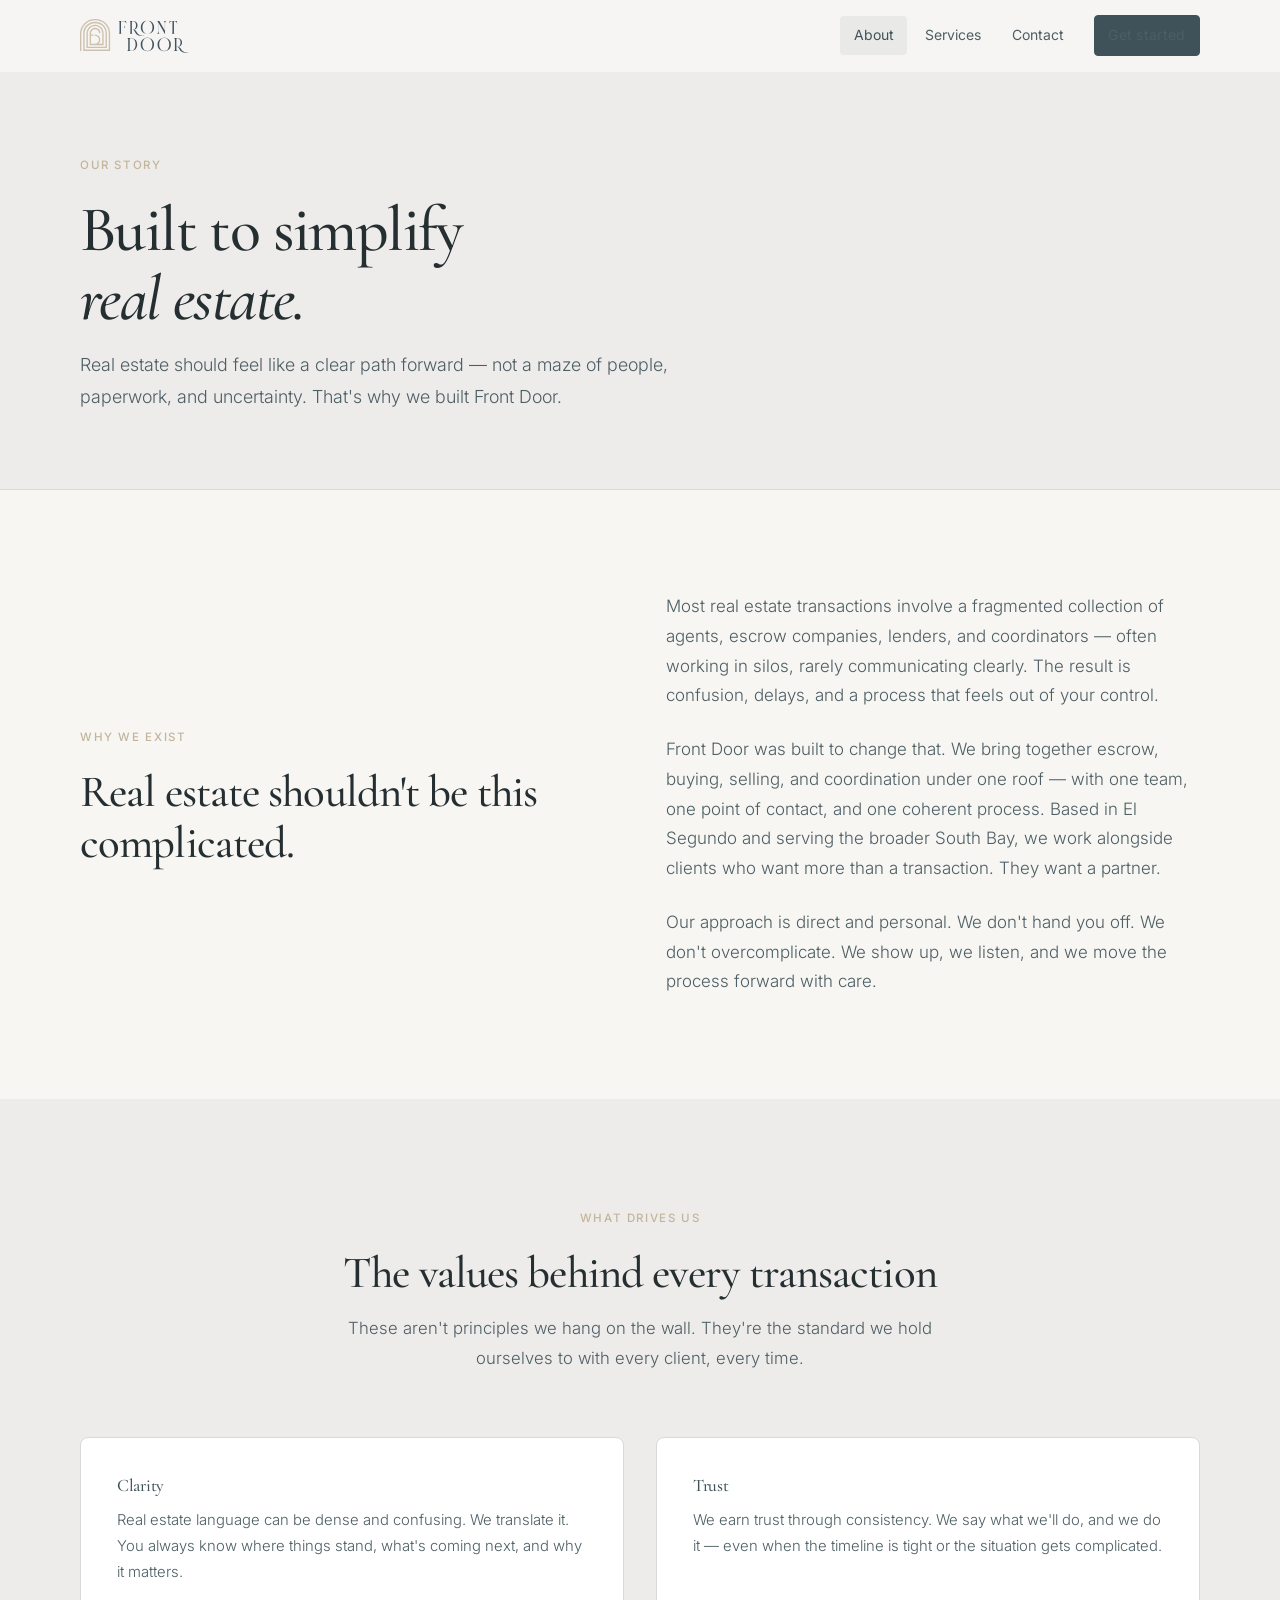
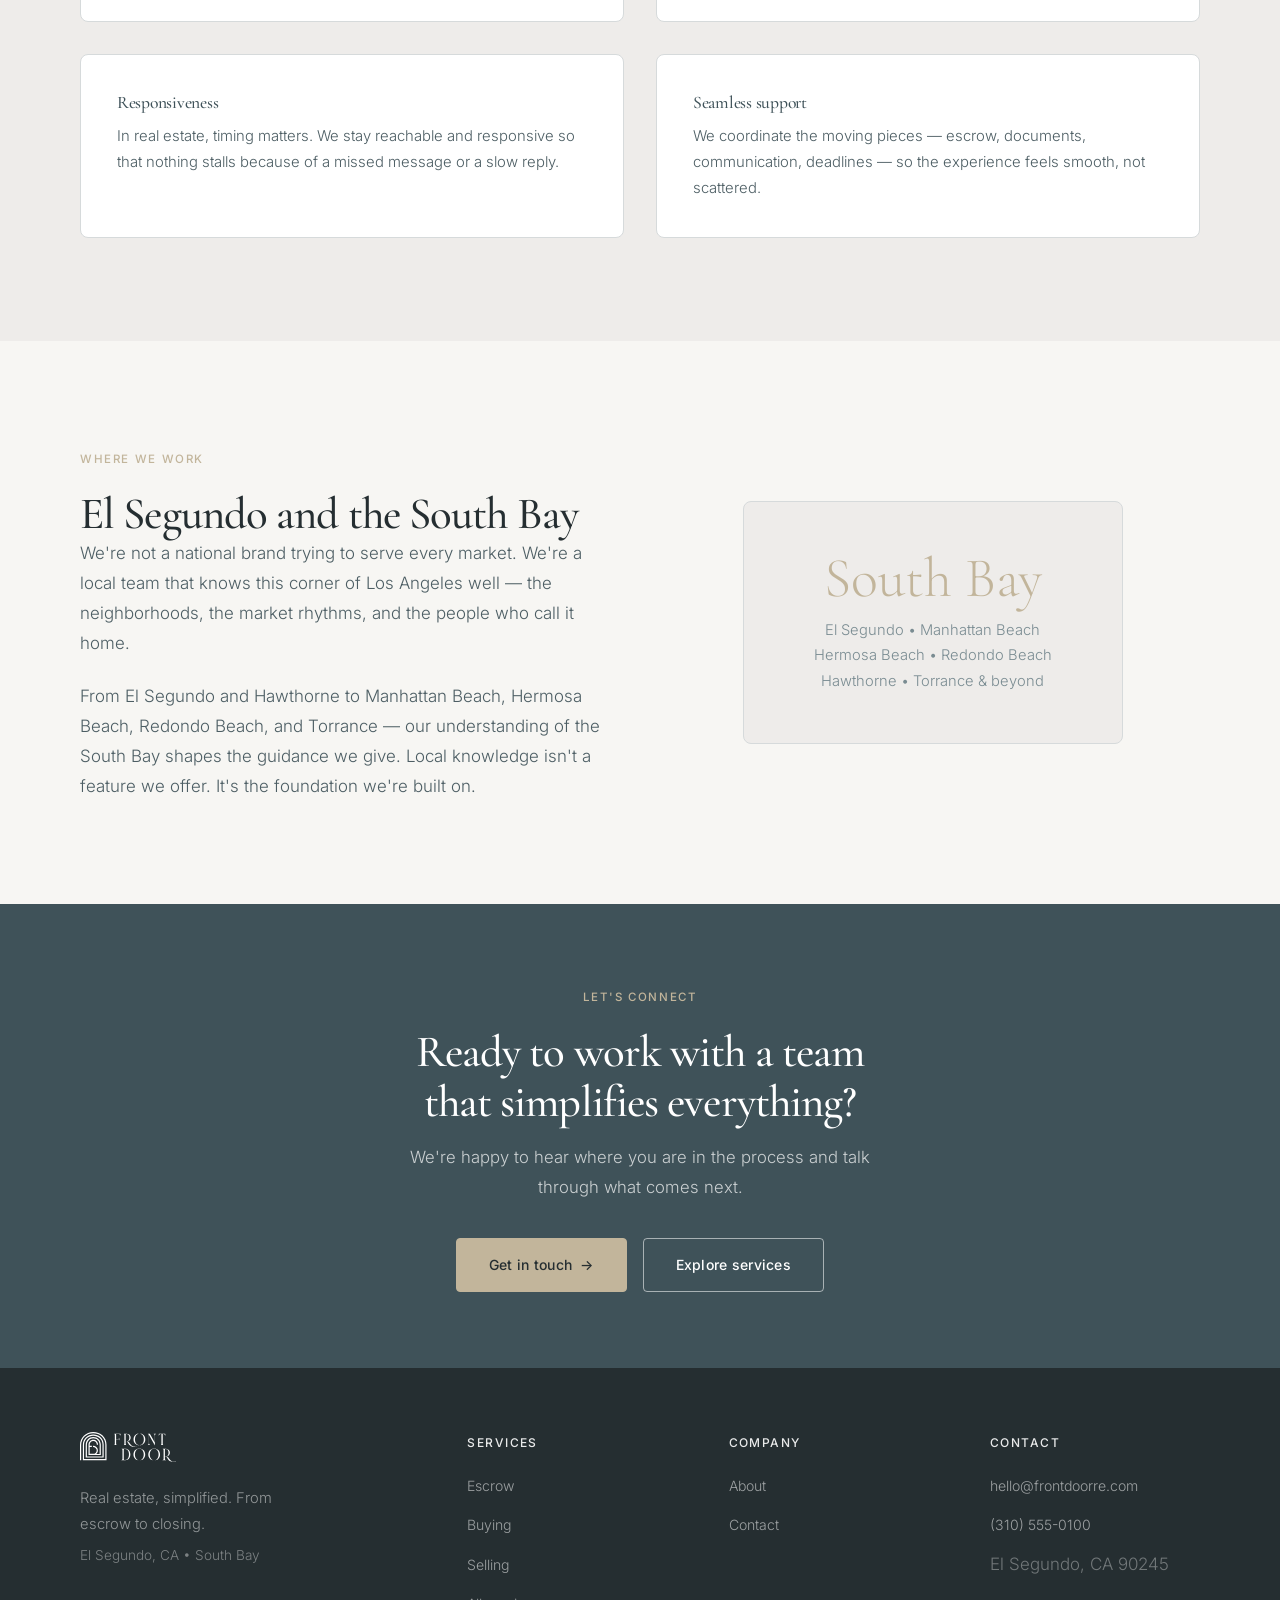
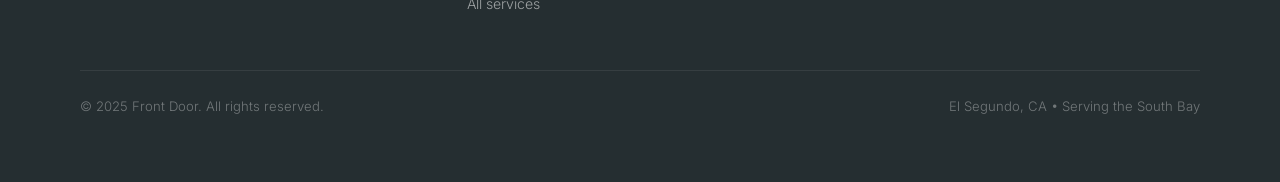
==== about.html @ 0e225775 "Build full Front Door marketing website Seven-page static site for Front Door real estate (El Segund" ====
<!DOCTYPE html>
<html lang="en">
<head>
  <meta charset="UTF-8">
  <meta name="viewport" content="width=device-width, initial-scale=1.0">

  <title>About Front Door — Real Estate in El Segundo, CA</title>
  <meta name="description" content="Front Door was built to simplify real estate in El Segundo and the South Bay. Learn about our approach to buying, selling, and escrow — and why clarity and trust define everything we do.">

  <!-- Open Graph -->
  <meta property="og:type" content="website">
  <meta property="og:title" content="About Front Door — Real Estate in El Segundo, CA">
  <meta property="og:description" content="We built Front Door to simplify a fragmented process. Personal service, local knowledge, and a calm, coordinated approach to real estate in the South Bay.">
  <meta property="og:url" content="https://frontdoorrealestate.com/about.html">
  <meta property="og:site_name" content="Front Door">

  <link rel="canonical" href="https://frontdoorrealestate.com/about.html">

  <link rel="preconnect" href="https://fonts.googleapis.com">
  <link rel="preconnect" href="https://fonts.gstatic.com" crossorigin>
  <link href="https://fonts.googleapis.com/css2?family=Cormorant+Garamond:ital,wght@0,300;0,400;0,500;0,600;1,300;1,400;1,500&family=Inter:wght@300;400;500&display=swap" rel="stylesheet">

  <link rel="stylesheet" href="css/styles.css">
</head>
<body>

  <!-- ══ HEADER ══ -->
  <header class="site-header" role="banner">
    <div class="header-inner">
      <a href="index.html" class="logo" aria-label="Front Door — home">
        <img src="assets/images/logo.svg" alt="Front Door" width="180" height="56">
      </a>

      <nav class="primary-nav" aria-label="Primary navigation">
        <a href="about.html">About</a>
        <a href="services.html">Services</a>
        <a href="contact.html">Contact</a>
        <span class="nav-cta">
          <a href="contact.html" class="btn btn-primary">Get started</a>
        </span>
      </nav>

      <button class="nav-toggle" aria-label="Open navigation" aria-expanded="false">
        <span></span><span></span><span></span>
      </button>
    </div>
  </header>

  <main id="main-content">

    <!-- ══ PAGE HERO ══ -->
    <section class="page-hero" aria-labelledby="about-heading">
      <div class="container">
        <span class="label reveal">Our story</span>
        <h1 id="about-heading" class="reveal">Built to simplify<br><em>real estate.</em></h1>
        <p class="reveal">Real estate should feel like a clear path forward — not a maze of people, paperwork, and uncertainty. That's why we built Front Door.</p>
      </div>
    </section>

    <!-- ══ INTRO ══ -->
    <section class="section" aria-labelledby="mission-heading">
      <div class="container">
        <div class="grid-2">
          <div>
            <span class="label reveal">Why we exist</span>
            <h2 id="mission-heading" class="reveal">Real estate shouldn't be this complicated.</h2>
          </div>
          <div>
            <p class="reveal">Most real estate transactions involve a fragmented collection of agents, escrow companies, lenders, and coordinators — often working in silos, rarely communicating clearly. The result is confusion, delays, and a process that feels out of your control.</p>
            <p class="reveal mt-md">Front Door was built to change that. We bring together escrow, buying, selling, and coordination under one roof — with one team, one point of contact, and one coherent process. Based in El Segundo and serving the broader South Bay, we work alongside clients who want more than a transaction. They want a partner.</p>
            <p class="reveal mt-md">Our approach is direct and personal. We don't hand you off. We don't overcomplicate. We show up, we listen, and we move the process forward with care.</p>
          </div>
        </div>
      </div>
    </section>

    <!-- ══ VALUES ══ -->
    <section class="section section-alt" aria-labelledby="values-heading">
      <div class="container">
        <div class="section-header centered text-center">
          <span class="label reveal">What drives us</span>
          <h2 id="values-heading" class="reveal">The values behind every transaction</h2>
          <p class="reveal">These aren't principles we hang on the wall. They're the standard we hold ourselves to with every client, every time.</p>
        </div>

        <div class="values-grid">
          <div class="value-block reveal">
            <h4>Clarity</h4>
            <p>Real estate language can be dense and confusing. We translate it. You always know where things stand, what's coming next, and why it matters.</p>
          </div>
          <div class="value-block reveal">
            <h4>Trust</h4>
            <p>We earn trust through consistency. We say what we'll do, and we do it — even when the timeline is tight or the situation gets complicated.</p>
          </div>
          <div class="value-block reveal">
            <h4>Responsiveness</h4>
            <p>In real estate, timing matters. We stay reachable and responsive so that nothing stalls because of a missed message or a slow reply.</p>
          </div>
          <div class="value-block reveal">
            <h4>Seamless support</h4>
            <p>We coordinate the moving pieces — escrow, documents, communication, deadlines — so the experience feels smooth, not scattered.</p>
          </div>
        </div>
      </div>
    </section>

    <!-- ══ LOCAL ══ -->
    <section class="section" aria-labelledby="local-heading">
      <div class="container">
        <div class="grid-2">
          <div>
            <span class="label reveal">Where we work</span>
            <h2 id="local-heading" class="reveal">El Segundo and the South Bay</h2>
            <p class="reveal">We're not a national brand trying to serve every market. We're a local team that knows this corner of Los Angeles well — the neighborhoods, the market rhythms, and the people who call it home.</p>
            <p class="reveal mt-md">From El Segundo and Hawthorne to Manhattan Beach, Hermosa Beach, Redondo Beach, and Torrance — our understanding of the South Bay shapes the guidance we give. Local knowledge isn't a feature we offer. It's the foundation we're built on.</p>
          </div>
          <div class="reveal" style="display:flex;align-items:center;justify-content:center;">
            <div style="background:var(--bg-alt);border:1px solid var(--border);border-radius:var(--radius-lg);padding:3rem 2rem;text-align:center;width:100%;max-width:380px;">
              <div style="font-family:'Cormorant Garamond',serif;font-size:3.5rem;font-weight:300;color:var(--accent);line-height:1;margin-bottom:0.75rem;">South Bay</div>
              <p style="font-size:0.92rem;color:var(--text-muted);max-width:none;margin:0;">El Segundo &bull; Manhattan Beach<br>Hermosa Beach &bull; Redondo Beach<br>Hawthorne &bull; Torrance &amp; beyond</p>
            </div>
          </div>
        </div>
      </div>
    </section>

    <!-- ══ CTA BAND ══ -->
    <section class="cta-band" aria-labelledby="about-cta-heading">
      <div class="container">
        <span class="label reveal">Let's connect</span>
        <h2 id="about-cta-heading" class="reveal">Ready to work with a team<br>that simplifies everything?</h2>
        <p class="reveal">We're happy to hear where you are in the process and talk through what comes next.</p>
        <div class="btn-group reveal">
          <a href="contact.html" class="btn btn-accent">Get in touch <span class="arrow" aria-hidden="true">→</span></a>
          <a href="services.html" class="btn btn-light">Explore services</a>
        </div>
      </div>
    </section>

  </main>

  <!-- ══ FOOTER ══ -->
  <footer class="site-footer" role="contentinfo">
    <div class="container">
      <div class="footer-inner">
        <div class="footer-brand">
          <a href="index.html" class="logo" aria-label="Front Door — home">
        <img src="assets/images/logo-white.svg" alt="Front Door" width="180" height="56">
      </a>
          <p class="footer-tagline">Real estate, simplified. From escrow to closing.</p>
          <p class="footer-location">El Segundo, CA &bull; South Bay</p>
        </div>

        <div class="footer-col">
          <h5>Services</h5>
          <ul>
            <li><a href="escrow.html">Escrow</a></li>
            <li><a href="buying.html">Buying</a></li>
            <li><a href="selling.html">Selling</a></li>
            <li><a href="services.html">All services</a></li>
          </ul>
        </div>

        <div class="footer-col">
          <h5>Company</h5>
          <ul>
            <li><a href="about.html">About</a></li>
            <li><a href="contact.html">Contact</a></li>
          </ul>
        </div>

        <div class="footer-col">
          <h5>Contact</h5>
          <ul>
            <li><a href="mailto:hello@frontdoorre.com">hello@frontdoorre.com</a></li>
            <li><a href="tel:+13105550100">(310) 555-0100</a></li>
            <li><span style="color:rgba(255,255,255,0.35)">El Segundo, CA 90245</span></li>
          </ul>
        </div>
      </div>

      <div class="footer-bottom">
        <span>&copy; 2025 Front Door. All rights reserved.</span>
        <span>El Segundo, CA &bull; Serving the South Bay</span>
      </div>
    </div>
  </footer>

  <script src="js/main.js"></script>
</body>
</html>
---- css/styles.css ----
/* ═══════════════════════════════════════════
   FRONT DOOR — SHARED STYLES
   Premium static marketing site
═══════════════════════════════════════════ */

/* ── CUSTOM PROPERTIES ── */
:root {
  --bg:          #F7F6F3;
  --bg-alt:      #EEECEA;
  --bg-dark:     #3F5259;
  --text:        #252E31;
  --text-body:   #4D5E64;
  --text-muted:  #7A8C92;
  --primary:     #3F5259;
  --primary-h:   #334449;
  --accent:      #C2B59B;
  --accent-h:    #B3A58B;
  --border:      #D6DADB;
  --border-soft: rgba(63,82,89,0.10);
  --radius:      4px;
  --radius-lg:   8px;
  --hdr:         72px;
  --max:         1200px;
  --gap:         clamp(2rem, 5vw, 5rem);
}

/* ── RESET ── */
*, *::before, *::after {
  box-sizing: border-box;
  margin: 0;
  padding: 0;
}

html {
  scroll-behavior: smooth;
  -webkit-text-size-adjust: 100%;
}

body {
  background: var(--bg);
  color: var(--text);
  font-family: 'Inter', system-ui, -apple-system, sans-serif;
  font-weight: 300;
  font-size: 17px;
  line-height: 1.75;
  -webkit-font-smoothing: antialiased;
  -moz-osx-font-smoothing: grayscale;
  overflow-x: hidden;
}

img {
  display: block;
  max-width: 100%;
  height: auto;
}

a {
  color: inherit;
  text-decoration: none;
}

ul { list-style: none; }

/* ── TYPOGRAPHY ── */
h1, h2, h3, h4 {
  font-family: 'Cormorant Garamond', 'Playfair Display', Georgia, serif;
  color: var(--text);
  font-weight: 500;
  letter-spacing: -0.015em;
}

h1 {
  font-size: clamp(2.8rem, 5vw, 4.4rem);
  line-height: 1.08;
  letter-spacing: -0.025em;
}

h2 {
  font-size: clamp(2rem, 3.5vw, 3.2rem);
  line-height: 1.12;
  letter-spacing: -0.02em;
}

h3 {
  font-size: clamp(1.3rem, 2vw, 1.6rem);
  line-height: 1.3;
  letter-spacing: -0.01em;
}

h4 {
  font-size: 1.1rem;
  line-height: 1.4;
  font-weight: 500;
}

p {
  color: var(--text-body);
  font-weight: 300;
  max-width: 68ch;
}

.text-center p { margin-left: auto; margin-right: auto; }

strong { font-weight: 500; color: var(--text); }

/* ── EYEBROW LABEL ── */
.label {
  display: inline-block;
  font-family: 'Inter', sans-serif;
  font-size: 0.72rem;
  font-weight: 500;
  letter-spacing: 0.14em;
  text-transform: uppercase;
  color: var(--accent);
  margin-bottom: 1.25rem;
}

/* ── LAYOUT ── */
.container {
  width: 100%;
  max-width: var(--max);
  margin-inline: auto;
  padding-inline: clamp(1.25rem, 5vw, 2.5rem);
}

.section {
  padding-block: clamp(4rem, 8vw, 8rem);
}

.section-sm {
  padding-block: clamp(3rem, 5vw, 5rem);
}

/* ── GRID SYSTEMS ── */
.grid-3 {
  display: grid;
  grid-template-columns: repeat(3, 1fr);
  gap: clamp(1.5rem, 3vw, 2.5rem);
}

.grid-2 {
  display: grid;
  grid-template-columns: repeat(2, 1fr);
  gap: clamp(1.5rem, 4vw, 4rem);
  align-items: center;
}

.grid-4 {
  display: grid;
  grid-template-columns: repeat(4, 1fr);
  gap: clamp(1.25rem, 2vw, 2rem);
}

@media (max-width: 900px) {
  .grid-3 { grid-template-columns: 1fr 1fr; }
  .grid-4 { grid-template-columns: 1fr 1fr; }
}

@media (max-width: 640px) {
  .grid-3 { grid-template-columns: 1fr; }
  .grid-2 { grid-template-columns: 1fr; }
  .grid-4 { grid-template-columns: 1fr; }
}

/* ── BUTTONS ── */
.btn {
  display: inline-flex;
  align-items: center;
  gap: 0.5rem;
  padding: 0.85rem 2rem;
  border-radius: var(--radius);
  font-family: 'Inter', sans-serif;
  font-size: 0.875rem;
  font-weight: 500;
  letter-spacing: 0.02em;
  cursor: pointer;
  transition: all 0.22s ease;
  border: 1.5px solid transparent;
  white-space: nowrap;
}

.btn-primary {
  background: var(--primary);
  color: #fff;
  border-color: var(--primary);
}

.btn-primary:hover {
  background: var(--primary-h);
  border-color: var(--primary-h);
  transform: translateY(-1px);
}

.btn-outline {
  background: transparent;
  color: var(--primary);
  border-color: var(--primary);
}

.btn-outline:hover {
  background: var(--primary);
  color: #fff;
  transform: translateY(-1px);
}

.btn-light {
  background: transparent;
  color: #fff;
  border-color: rgba(255,255,255,0.55);
}

.btn-light:hover {
  background: rgba(255,255,255,0.12);
  border-color: rgba(255,255,255,0.75);
  transform: translateY(-1px);
}

.btn-accent {
  background: var(--accent);
  color: var(--text);
  border-color: var(--accent);
}

.btn-accent:hover {
  background: var(--accent-h);
  border-color: var(--accent-h);
  transform: translateY(-1px);
}

.btn-group {
  display: flex;
  flex-wrap: wrap;
  gap: 1rem;
  margin-top: 2.25rem;
}

/* ── ARROW ICON ── */
.arrow {
  display: inline-block;
  transition: transform 0.2s ease;
}
.btn:hover .arrow,
a:hover .arrow { transform: translateX(3px); }

/* ── DIVIDER ── */
.divider {
  width: 48px;
  height: 1.5px;
  background: var(--accent);
  display: block;
  margin-bottom: 1.5rem;
}

/* ── HEADER / NAV ── */
.site-header {
  position: fixed;
  top: 0;
  left: 0;
  right: 0;
  z-index: 100;
  height: var(--hdr);
  display: flex;
  align-items: center;
  background: rgba(247,246,243,0.92);
  backdrop-filter: blur(14px);
  -webkit-backdrop-filter: blur(14px);
  border-bottom: 1px solid transparent;
  transition: border-color 0.3s ease, background 0.3s ease;
}

.site-header.scrolled {
  border-bottom-color: var(--border);
  background: rgba(247,246,243,0.97);
}

.header-inner {
  display: flex;
  align-items: center;
  justify-content: space-between;
  width: 100%;
  max-width: var(--max);
  margin-inline: auto;
  padding-inline: clamp(1.25rem, 5vw, 2.5rem);
}

/* ── LOGO ── */
.logo {
  display: inline-flex;
  align-items: center;
  text-decoration: none;
  flex-shrink: 0;
}

.logo img {
  display: block;
  height: 34px;
  width: auto;
}

/* Footer logo is slightly smaller */
.site-footer .logo img {
  height: 30px;
}

/* ── PRIMARY NAV ── */
.primary-nav {
  display: flex;
  align-items: center;
  gap: 0.25rem;
}

.primary-nav a {
  padding: 0.45rem 0.85rem;
  font-size: 0.875rem;
  font-weight: 400;
  color: var(--text-body);
  border-radius: var(--radius);
  transition: color 0.2s ease, background 0.2s ease;
}

.primary-nav a:hover,
.primary-nav a.active {
  color: var(--primary);
  background: rgba(63,82,89,0.07);
}

.nav-cta {
  margin-left: 0.75rem;
}

/* ── MOBILE NAV TOGGLE ── */
.nav-toggle {
  display: none;
  flex-direction: column;
  justify-content: center;
  gap: 5px;
  width: 36px;
  height: 36px;
  background: none;
  border: none;
  cursor: pointer;
  padding: 4px;
  border-radius: var(--radius);
}

.nav-toggle span {
  display: block;
  height: 1.5px;
  background: var(--text);
  border-radius: 2px;
  transition: all 0.25s ease;
}

.nav-toggle[aria-expanded="true"] span:nth-child(1) {
  transform: translateY(6.5px) rotate(45deg);
}
.nav-toggle[aria-expanded="true"] span:nth-child(2) {
  opacity: 0;
  transform: scaleX(0);
}
.nav-toggle[aria-expanded="true"] span:nth-child(3) {
  transform: translateY(-6.5px) rotate(-45deg);
}

@media (max-width: 768px) {
  .nav-toggle { display: flex; }

  .primary-nav {
    display: none;
    position: fixed;
    top: var(--hdr);
    left: 0;
    right: 0;
    background: rgba(247,246,243,0.98);
    backdrop-filter: blur(14px);
    -webkit-backdrop-filter: blur(14px);
    flex-direction: column;
    align-items: flex-start;
    padding: 1.5rem clamp(1.25rem, 5vw, 2.5rem) 2rem;
    border-bottom: 1px solid var(--border);
    gap: 0.25rem;
  }

  .primary-nav.open { display: flex; }

  .primary-nav a {
    padding: 0.65rem 0.5rem;
    font-size: 1rem;
    width: 100%;
  }

  .nav-cta {
    margin-left: 0;
    margin-top: 0.75rem;
  }

  .nav-cta .btn {
    width: 100%;
    justify-content: center;
  }
}

/* ── HERO ── */
.hero {
  min-height: 92vh;
  display: flex;
  align-items: center;
  padding-top: var(--hdr);
  position: relative;
  overflow: hidden;
}

.hero-inner {
  padding-block: clamp(5rem, 10vw, 9rem);
}

.hero-content {
  max-width: 780px;
}

.hero h1 {
  margin-bottom: 1.5rem;
}

.hero p {
  font-size: clamp(1rem, 1.4vw, 1.15rem);
  max-width: 56ch;
  color: var(--text-body);
}

/* ── PAGE HERO (inner pages) ── */
.page-hero {
  padding-top: calc(var(--hdr) + clamp(3rem, 6vw, 6rem));
  padding-bottom: clamp(3rem, 6vw, 6rem);
  background: var(--bg-alt);
  border-bottom: 1px solid var(--border);
}

.page-hero h1 {
  margin-bottom: 1rem;
}

.page-hero p {
  font-size: clamp(1rem, 1.4vw, 1.15rem);
  max-width: 54ch;
}

/* ── SECTION HEADER ── */
.section-header {
  max-width: 640px;
  margin-bottom: clamp(2.5rem, 5vw, 4rem);
}

.section-header.centered {
  text-align: center;
  margin-inline: auto;
}

.section-header h2 { margin-bottom: 1rem; }
.section-header p { font-size: 1.05rem; }

/* ── VALUE CARDS ── */
.value-card {
  padding: clamp(1.75rem, 3vw, 2.5rem);
  background: #fff;
  border: 1px solid var(--border);
  border-radius: var(--radius-lg);
  transition: box-shadow 0.25s ease, transform 0.25s ease;
}

.value-card:hover {
  box-shadow: 0 8px 32px rgba(63,82,89,0.09);
  transform: translateY(-2px);
}

.value-card-icon {
  width: 44px;
  height: 44px;
  background: var(--bg-alt);
  border-radius: 10px;
  display: flex;
  align-items: center;
  justify-content: center;
  margin-bottom: 1.25rem;
}

.value-card-icon svg {
  width: 22px;
  height: 22px;
  stroke: var(--primary);
  fill: none;
  stroke-width: 1.6;
  stroke-linecap: round;
  stroke-linejoin: round;
}

.value-card h3 {
  font-size: 1.2rem;
  margin-bottom: 0.6rem;
}

.value-card p {
  font-size: 0.95rem;
  color: var(--text-body);
  max-width: none;
}

/* ── SERVICE CARDS ── */
.service-card {
  padding: clamp(1.75rem, 3vw, 2.5rem);
  background: #fff;
  border: 1px solid var(--border);
  border-radius: var(--radius-lg);
  display: flex;
  flex-direction: column;
  gap: 0.75rem;
  transition: box-shadow 0.25s ease, transform 0.25s ease;
}

.service-card:hover {
  box-shadow: 0 8px 32px rgba(63,82,89,0.09);
  transform: translateY(-2px);
}

.service-card-label {
  font-size: 0.72rem;
  font-weight: 500;
  letter-spacing: 0.12em;
  text-transform: uppercase;
  color: var(--accent);
}

.service-card h3 {
  font-size: 1.35rem;
  margin: 0;
}

.service-card p {
  font-size: 0.95rem;
  max-width: none;
  flex: 1;
}

.service-card-link {
  display: inline-flex;
  align-items: center;
  gap: 0.4rem;
  font-size: 0.875rem;
  font-weight: 500;
  color: var(--primary);
  margin-top: 0.5rem;
  transition: gap 0.2s ease;
}

.service-card-link:hover { gap: 0.7rem; }

/* ── PROCESS STEPS ── */
.steps {
  display: grid;
  grid-template-columns: repeat(3, 1fr);
  gap: clamp(1.5rem, 3vw, 2.5rem);
  position: relative;
}

.step {
  position: relative;
  padding-top: 1rem;
}

.step-number {
  font-family: 'Cormorant Garamond', serif;
  font-size: 3.5rem;
  font-weight: 300;
  color: var(--accent);
  line-height: 1;
  margin-bottom: 1rem;
  opacity: 0.7;
}

.step h3 {
  font-size: 1.15rem;
  margin-bottom: 0.6rem;
}

.step p {
  font-size: 0.95rem;
  max-width: none;
}

@media (max-width: 640px) {
  .steps { grid-template-columns: 1fr; }
}

/* ── BENEFIT LIST ── */
.benefit-list {
  display: flex;
  flex-direction: column;
  gap: 0.75rem;
  margin-top: 1.5rem;
}

.benefit-item {
  display: flex;
  align-items: flex-start;
  gap: 0.75rem;
  font-size: 0.95rem;
  color: var(--text-body);
}

.benefit-item::before {
  content: '';
  display: block;
  width: 18px;
  height: 18px;
  flex-shrink: 0;
  background-image: url("data:image/svg+xml,%3Csvg xmlns='http://www.w3.org/2000/svg' width='18' height='18' viewBox='0 0 24 24' fill='none' stroke='%23C2B59B' stroke-width='2' stroke-linecap='round' stroke-linejoin='round'%3E%3Cpolyline points='20 6 9 17 4 12'%3E%3C/polyline%3E%3C/svg%3E");
  background-repeat: no-repeat;
  background-size: contain;
  margin-top: 2px;
}

/* ── DARK SECTION ── */
.section-dark {
  background: var(--bg-dark);
  color: #fff;
}

.section-dark h2,
.section-dark h3,
.section-dark h4 {
  color: #fff;
}

.section-dark p {
  color: rgba(255,255,255,0.72);
}

.section-dark .label {
  color: var(--accent);
}

.section-dark .divider {
  background: rgba(194,181,155,0.5);
}

/* ── ALT SECTION ── */
.section-alt {
  background: var(--bg-alt);
}

/* ── LOCAL SECTION ── */
.local-section {
  background: var(--bg-alt);
  border-top: 1px solid var(--border);
  border-bottom: 1px solid var(--border);
}

/* ── CTA BAND ── */
.cta-band {
  background: var(--primary);
  padding-block: clamp(4rem, 6vw, 6rem);
  text-align: center;
}

.cta-band h2 {
  color: #fff;
  margin-bottom: 1rem;
}

.cta-band p {
  color: rgba(255,255,255,0.72);
  margin-inline: auto;
  font-size: 1.05rem;
  margin-bottom: 0;
  max-width: 52ch;
}

.cta-band .btn-group {
  justify-content: center;
}

/* ── VALUES GRID (about) ── */
.values-grid {
  display: grid;
  grid-template-columns: repeat(2, 1fr);
  gap: clamp(1.25rem, 3vw, 2rem);
}

.value-block {
  padding: clamp(1.5rem, 3vw, 2.25rem);
  border: 1px solid var(--border);
  border-radius: var(--radius-lg);
  background: #fff;
}

.value-block h4 {
  margin-bottom: 0.5rem;
  color: var(--primary);
}

.value-block p {
  font-size: 0.93rem;
  max-width: none;
}

@media (max-width: 640px) {
  .values-grid { grid-template-columns: 1fr; }
}

/* ── PROCESS ROW (detail pages) ── */
.process-row {
  display: flex;
  flex-direction: column;
  gap: clamp(1.5rem, 3vw, 2rem);
  margin-top: 2rem;
}

.process-item {
  display: grid;
  grid-template-columns: 2.5rem 1fr;
  gap: 1.25rem;
  align-items: flex-start;
}

.process-num {
  font-family: 'Cormorant Garamond', serif;
  font-size: 2rem;
  font-weight: 300;
  color: var(--accent);
  line-height: 1;
  padding-top: 0.2rem;
}

.process-item h4 {
  margin-bottom: 0.35rem;
}

.process-item p {
  font-size: 0.95rem;
  max-width: none;
}

/* ── CONTACT FORM ── */
.contact-grid {
  display: grid;
  grid-template-columns: 1fr 1.4fr;
  gap: clamp(3rem, 6vw, 6rem);
  align-items: flex-start;
}

@media (max-width: 840px) {
  .contact-grid { grid-template-columns: 1fr; }
}

.contact-info h3 {
  font-size: 1.5rem;
  margin-bottom: 1rem;
}

.contact-info p {
  font-size: 0.97rem;
  max-width: none;
  margin-bottom: 2rem;
}

.contact-detail {
  display: flex;
  align-items: flex-start;
  gap: 0.75rem;
  margin-bottom: 1rem;
  font-size: 0.93rem;
  color: var(--text-body);
}

.contact-detail-icon {
  width: 18px;
  flex-shrink: 0;
  margin-top: 2px;
}

.contact-detail-icon svg {
  width: 18px;
  height: 18px;
  stroke: var(--primary);
  fill: none;
  stroke-width: 1.6;
  stroke-linecap: round;
  stroke-linejoin: round;
}

.form-card {
  background: #fff;
  border: 1px solid var(--border);
  border-radius: var(--radius-lg);
  padding: clamp(2rem, 4vw, 3rem);
}

.form-group {
  margin-bottom: 1.5rem;
}

.form-row {
  display: grid;
  grid-template-columns: 1fr 1fr;
  gap: 1.25rem;
  margin-bottom: 1.5rem;
}

@media (max-width: 560px) {
  .form-row { grid-template-columns: 1fr; }
}

label {
  display: block;
  font-size: 0.82rem;
  font-weight: 500;
  letter-spacing: 0.04em;
  text-transform: uppercase;
  color: var(--text-body);
  margin-bottom: 0.5rem;
}

input[type="text"],
input[type="email"],
input[type="tel"],
select,
textarea {
  display: block;
  width: 100%;
  padding: 0.8rem 1rem;
  background: var(--bg);
  border: 1px solid var(--border);
  border-radius: var(--radius);
  font-family: 'Inter', sans-serif;
  font-size: 0.92rem;
  font-weight: 300;
  color: var(--text);
  transition: border-color 0.2s ease, box-shadow 0.2s ease;
  appearance: none;
  -webkit-appearance: none;
}

input:focus,
select:focus,
textarea:focus {
  outline: none;
  border-color: var(--primary);
  box-shadow: 0 0 0 3px rgba(63,82,89,0.12);
}

textarea {
  resize: vertical;
  min-height: 130px;
}

select {
  background-image: url("data:image/svg+xml,%3Csvg xmlns='http://www.w3.org/2000/svg' width='16' height='16' viewBox='0 0 24 24' fill='none' stroke='%234D5E64' stroke-width='2' stroke-linecap='round' stroke-linejoin='round'%3E%3Cpolyline points='6 9 12 15 18 9'%3E%3C/polyline%3E%3C/svg%3E");
  background-repeat: no-repeat;
  background-position: right 1rem center;
  background-size: 16px;
  padding-right: 2.5rem;
  cursor: pointer;
}

.form-submit {
  width: 100%;
  padding: 1rem;
  margin-top: 0.5rem;
  font-size: 0.92rem;
  justify-content: center;
}

/* ── FOOTER ── */
.site-footer {
  background: var(--text);
  color: rgba(255,255,255,0.65);
  padding-block: clamp(3rem, 5vw, 5rem);
}

.footer-inner {
  display: grid;
  grid-template-columns: 1.6fr 1fr 1fr 1fr;
  gap: clamp(2rem, 4vw, 3.5rem);
}

@media (max-width: 900px) {
  .footer-inner { grid-template-columns: 1fr 1fr; }
}

@media (max-width: 560px) {
  .footer-inner { grid-template-columns: 1fr; }
}

.footer-brand .logo-text {
  color: #fff;
}

.footer-brand .logo-mark {
  background: rgba(255,255,255,0.1);
}

.footer-brand .logo-mark svg {
  stroke: var(--accent);
}

.footer-tagline {
  font-size: 0.92rem;
  color: rgba(255,255,255,0.5);
  margin-top: 0.85rem;
  max-width: 26ch;
}

.footer-location {
  font-size: 0.85rem;
  color: rgba(255,255,255,0.4);
  margin-top: 0.4rem;
}

.footer-col h5 {
  font-family: 'Inter', sans-serif;
  font-size: 0.75rem;
  font-weight: 500;
  letter-spacing: 0.12em;
  text-transform: uppercase;
  color: rgba(255,255,255,0.9);
  margin-bottom: 1.1rem;
}

.footer-col ul {
  display: flex;
  flex-direction: column;
  gap: 0.6rem;
}

.footer-col a {
  font-size: 0.88rem;
  color: rgba(255,255,255,0.55);
  transition: color 0.18s ease;
}

.footer-col a:hover {
  color: rgba(255,255,255,0.9);
}

.footer-bottom {
  margin-top: clamp(2.5rem, 4vw, 3.5rem);
  padding-top: 1.5rem;
  border-top: 1px solid rgba(255,255,255,0.08);
  display: flex;
  justify-content: space-between;
  align-items: center;
  flex-wrap: wrap;
  gap: 1rem;
  font-size: 0.82rem;
  color: rgba(255,255,255,0.35);
}

/* ── SCROLL ANIMATION ── */
.reveal {
  opacity: 0;
  transform: translateY(22px);
  transition: opacity 0.65s ease, transform 0.65s ease;
}

.reveal.visible {
  opacity: 1;
  transform: translateY(0);
}

/* Stagger siblings */
.reveal:nth-child(2) { transition-delay: 0.1s; }
.reveal:nth-child(3) { transition-delay: 0.2s; }
.reveal:nth-child(4) { transition-delay: 0.3s; }

/* ── UTILITY ── */
.text-center { text-align: center; }
.text-muted { color: var(--text-muted); }
.mt-sm { margin-top: 0.75rem; }
.mt-md { margin-top: 1.5rem; }
.mt-lg { margin-top: 2.5rem; }
.mb-sm { margin-bottom: 0.75rem; }
.mb-md { margin-bottom: 1.5rem; }
.visually-hidden {
  position: absolute;
  width: 1px; height: 1px;
  padding: 0; margin: -1px;
  overflow: hidden;
  clip: rect(0,0,0,0);
  white-space: nowrap;
  border: 0;
}

/* ── BACK LINK ── */
.back-link {
  display: inline-flex;
  align-items: center;
  gap: 0.4rem;
  font-size: 0.85rem;
  color: var(--text-muted);
  transition: color 0.2s ease, gap 0.2s ease;
  margin-bottom: 1.5rem;
}

.back-link:hover {
  color: var(--primary);
  gap: 0.6rem;
}

.back-arrow {
  display: inline-block;
  transition: transform 0.2s ease;
}

.back-link:hover .back-arrow {
  transform: translateX(-2px);
}
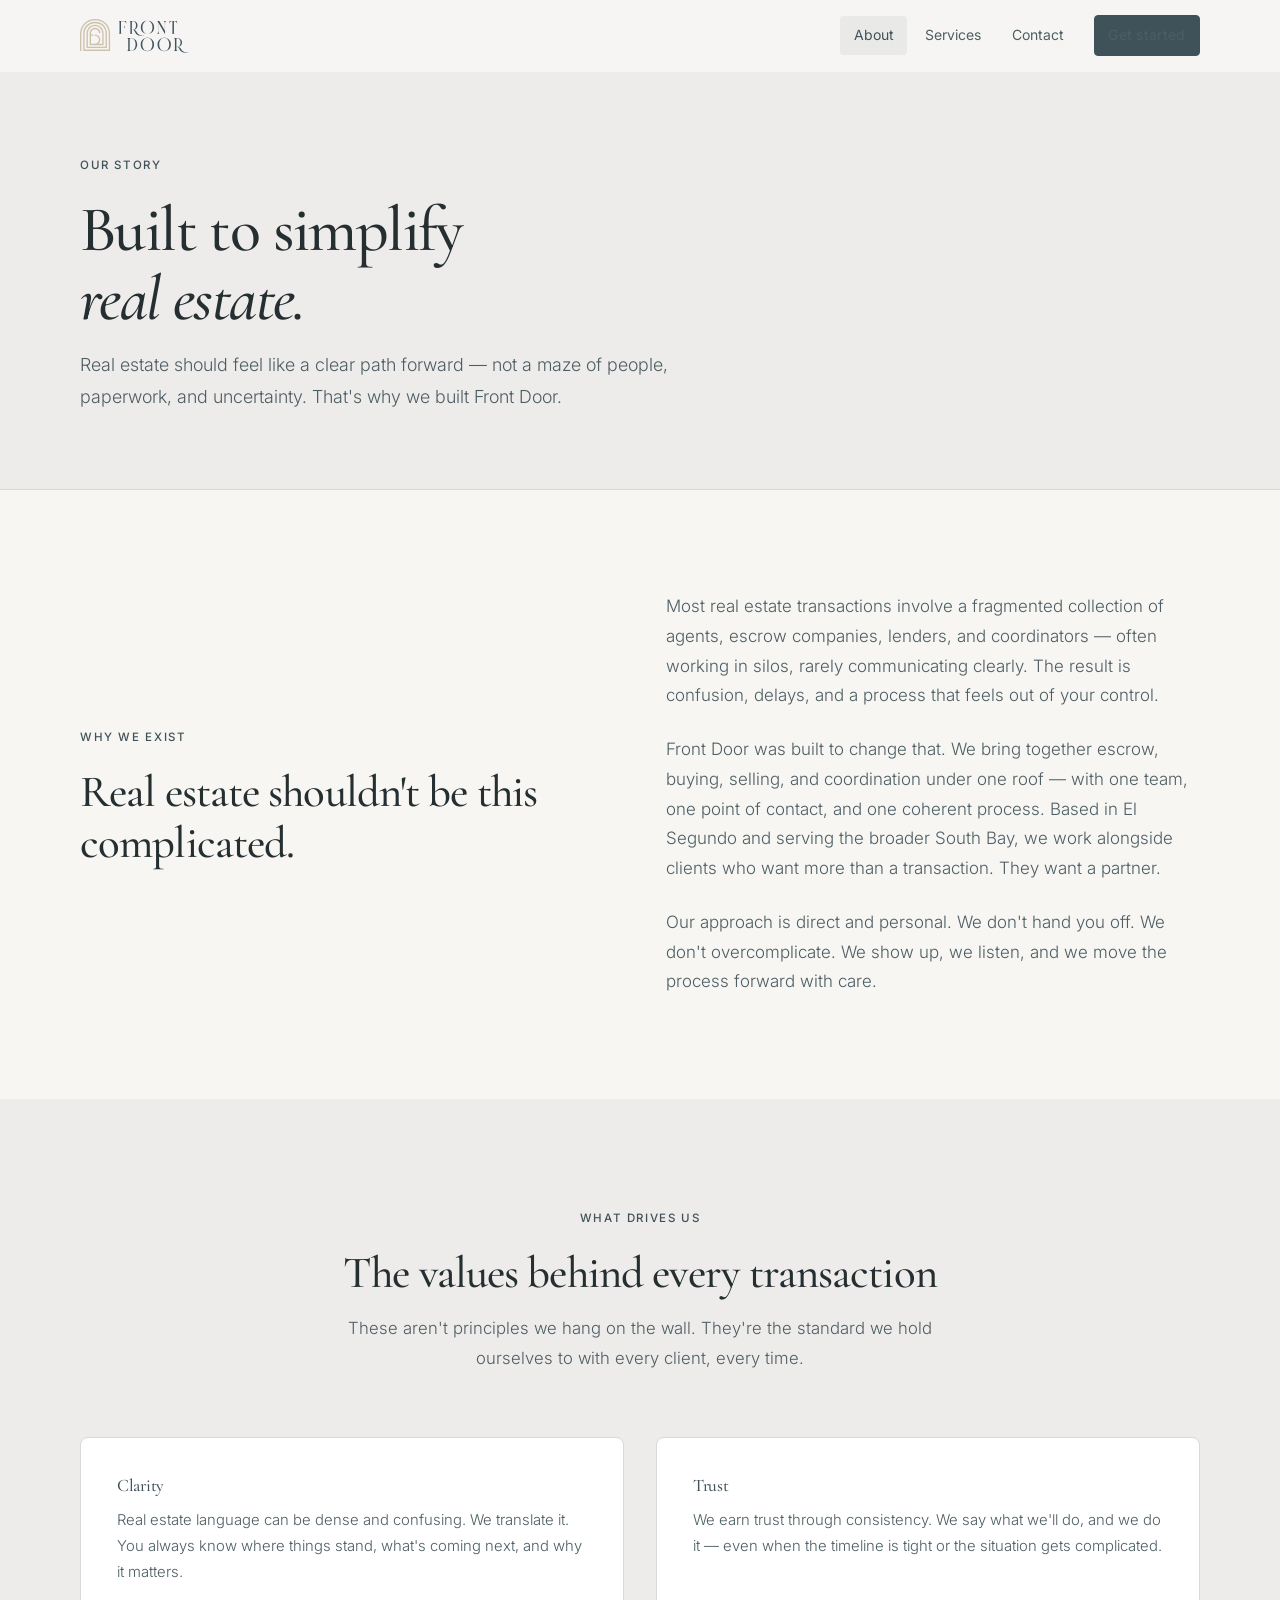
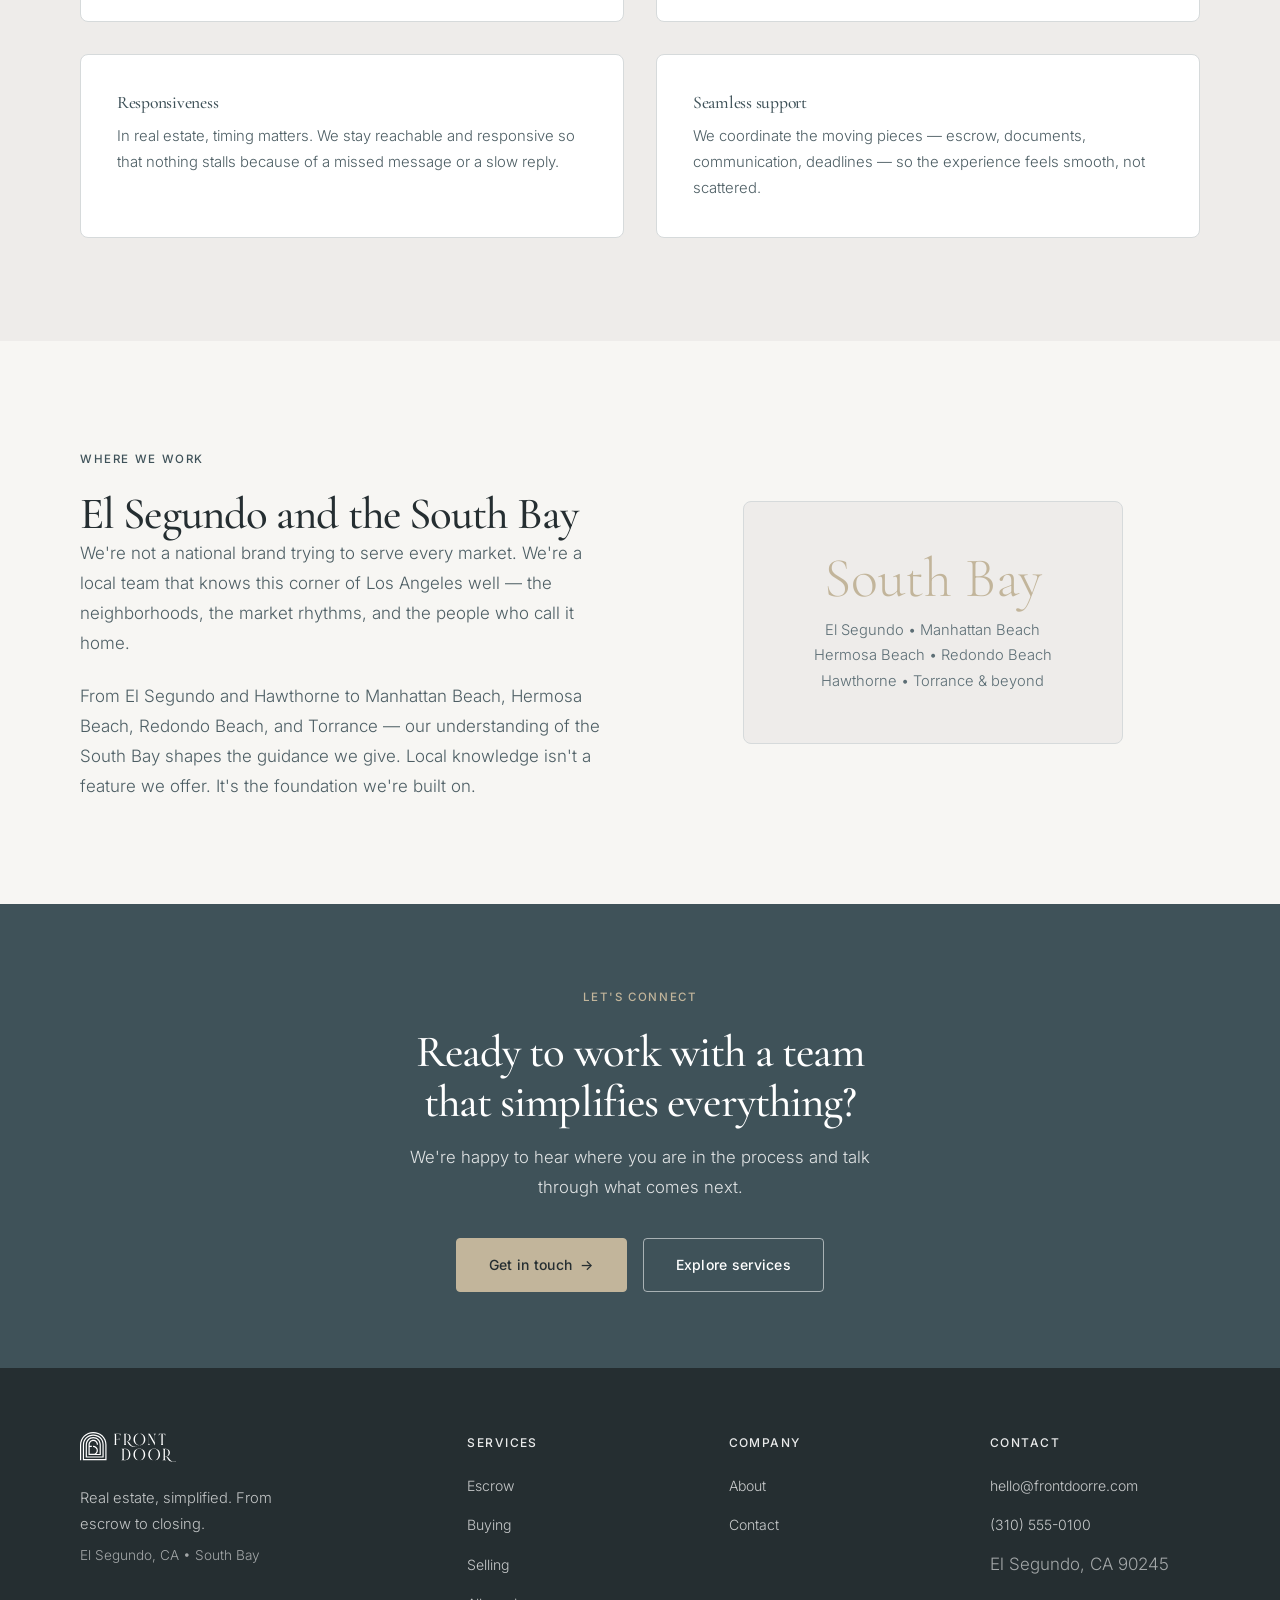
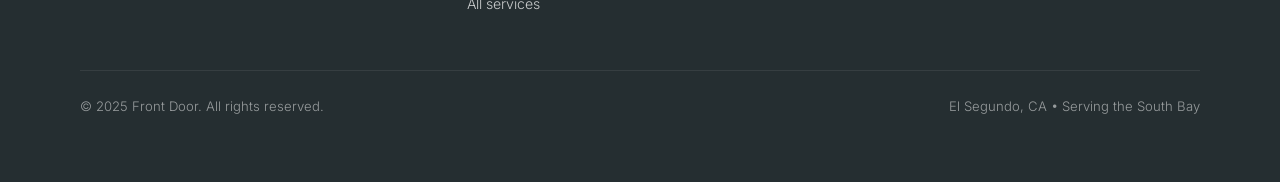
==== commit 6d9214c0: "Fix readability and contrast across all pages - Labels on light backgrounds: #C2B59B (1.87:1) → var(" ====
--- a/about.html
+++ b/about.html
@@ -174,7 +174,7 @@
           <ul>
             <li><a href="mailto:hello@frontdoorre.com">hello@frontdoorre.com</a></li>
             <li><a href="tel:+13105550100">(310) 555-0100</a></li>
-            <li><span style="color:rgba(255,255,255,0.35)">El Segundo, CA 90245</span></li>
+            <li><span style="color:rgba(255,255,255,0.58)">El Segundo, CA 90245</span></li>
           </ul>
         </div>
       </div>
--- a/css/styles.css
+++ b/css/styles.css
@@ -10,7 +10,7 @@
   --bg-dark:     #3F5259;
   --text:        #252E31;
   --text-body:   #4D5E64;
-  --text-muted:  #7A8C92;
+  --text-muted:  #5C6E75;
   --primary:     #3F5259;
   --primary-h:   #334449;
   --accent:      #C2B59B;
@@ -111,8 +111,15 @@
   font-weight: 500;
   letter-spacing: 0.14em;
   text-transform: uppercase;
+  color: var(--primary);   /* #3F5259 — 7.4:1 on light bg */
+  margin-bottom: 1.25rem;
+}
+
+/* Restore warm accent on dark backgrounds where it reads well */
+.section-dark .label,
+.cta-band       .label,
+.hero           .label {
   color: var(--accent);
-  margin-bottom: 1.25rem;
 }
 
 /* ── LAYOUT ── */
@@ -408,9 +415,30 @@
   padding-top: var(--hdr);
   position: relative;
   overflow: hidden;
+  background-color: var(--bg-dark);
+  background-image: url('../assets/images/hero-house.jpg');
+  background-size: cover;
+  background-position: center 55%;
+}
+
+/* Dark overlay */
+.hero::before {
+  content: '';
+  position: absolute;
+  inset: 0;
+  background: linear-gradient(
+    135deg,
+    rgba(22, 32, 37, 0.80) 0%,
+    rgba(30, 44, 50, 0.65) 60%,
+    rgba(22, 32, 37, 0.55) 100%
+  );
+  pointer-events: none;
+  z-index: 0;
 }
 
 .hero-inner {
+  position: relative;
+  z-index: 1;
   padding-block: clamp(5rem, 10vw, 9rem);
 }
 
@@ -420,13 +448,47 @@
 
 .hero h1 {
   margin-bottom: 1.5rem;
+  color: #fff;
+}
+
+.hero .label {
+  color: var(--accent);
 }
 
 .hero p {
   font-size: clamp(1rem, 1.4vw, 1.15rem);
   max-width: 56ch;
-  color: var(--text-body);
-}
+  color: rgba(255,255,255,0.88);
+}
+
+/* ── HEADER ON HERO PAGES (transparent + white logo) ── */
+.hero-page .site-header:not(.scrolled) {
+  background: transparent;
+  border-bottom-color: transparent;
+}
+
+.hero-page .site-header:not(.scrolled) .logo-dark { display: none; }
+.hero-page .site-header:not(.scrolled) .logo-white { display: inline-flex; }
+.logo-white { display: none; }
+.logo-dark  { display: inline-flex; }
+
+.hero-page .site-header:not(.scrolled) .primary-nav a {
+  color: rgba(255,255,255,0.80);
+}
+
+.hero-page .site-header:not(.scrolled) .primary-nav a:hover,
+.hero-page .site-header:not(.scrolled) .primary-nav a.active {
+  color: #fff;
+  background: rgba(255,255,255,0.10);
+}
+
+.hero-page .site-header:not(.scrolled) .nav-toggle span {
+  background: #fff;
+}
+
+/* scrolled state reverts to normal */
+.hero-page .site-header.scrolled .logo-dark  { display: inline-flex; }
+.hero-page .site-header.scrolled .logo-white { display: none; }
 
 /* ── PAGE HERO (inner pages) ── */
 .page-hero {
@@ -527,7 +589,7 @@
   font-weight: 500;
   letter-spacing: 0.12em;
   text-transform: uppercase;
-  color: var(--accent);
+  color: var(--primary);   /* high contrast on white cards */
 }
 
 .service-card h3 {
@@ -632,7 +694,7 @@
 }
 
 .section-dark p {
-  color: rgba(255,255,255,0.72);
+  color: rgba(255,255,255,0.84);
 }
 
 .section-dark .label {
@@ -668,7 +730,7 @@
 }
 
 .cta-band p {
-  color: rgba(255,255,255,0.72);
+  color: rgba(255,255,255,0.84);
   margin-inline: auto;
   font-size: 1.05rem;
   margin-bottom: 0;
@@ -905,14 +967,14 @@
 
 .footer-tagline {
   font-size: 0.92rem;
-  color: rgba(255,255,255,0.5);
+  color: rgba(255,255,255,0.72);
   margin-top: 0.85rem;
   max-width: 26ch;
 }
 
 .footer-location {
   font-size: 0.85rem;
-  color: rgba(255,255,255,0.4);
+  color: rgba(255,255,255,0.58);
   margin-top: 0.4rem;
 }
 
@@ -934,12 +996,12 @@
 
 .footer-col a {
   font-size: 0.88rem;
-  color: rgba(255,255,255,0.55);
+  color: rgba(255,255,255,0.75);
   transition: color 0.18s ease;
 }
 
 .footer-col a:hover {
-  color: rgba(255,255,255,0.9);
+  color: rgba(255,255,255,0.96);
 }
 
 .footer-bottom {
@@ -952,7 +1014,7 @@
   flex-wrap: wrap;
   gap: 1rem;
   font-size: 0.82rem;
-  color: rgba(255,255,255,0.35);
+  color: rgba(255,255,255,0.52);
 }
 
 /* ── SCROLL ANIMATION ── */
